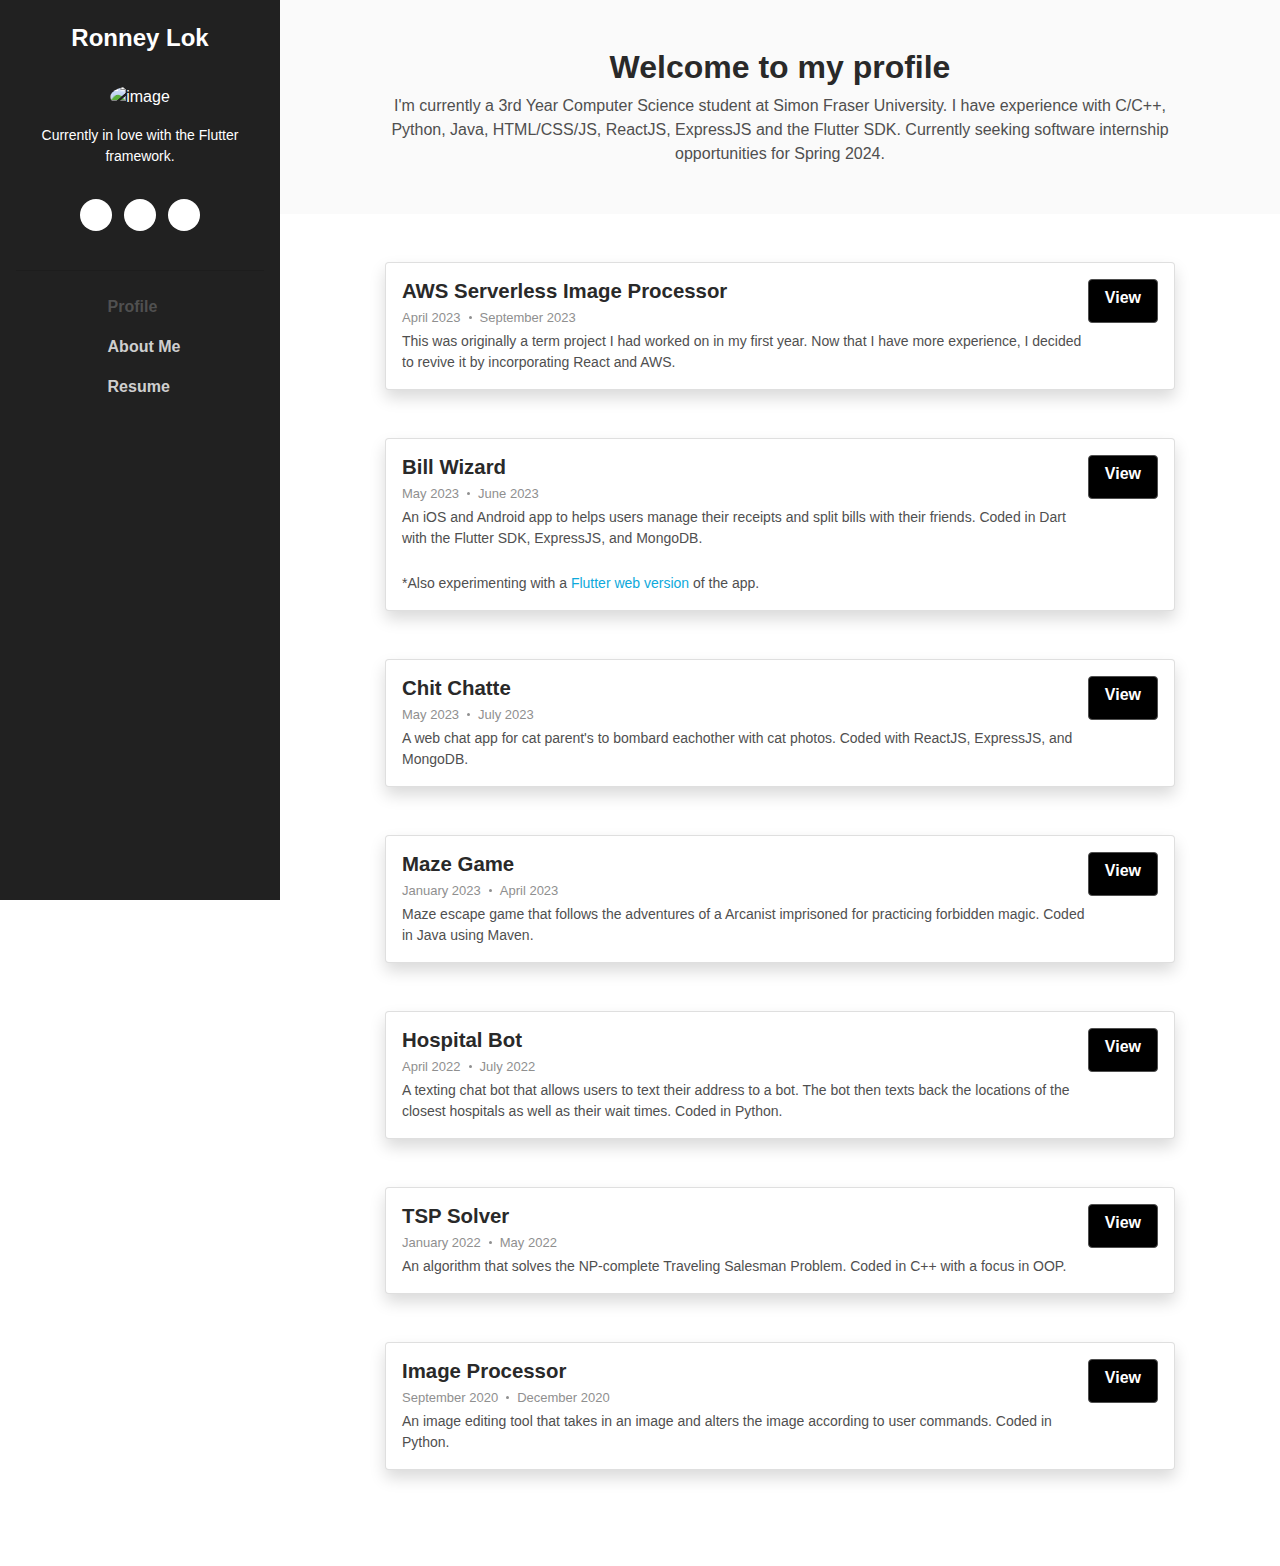
==== index.html @ d5bee33d "changed favicon" ====
<!DOCTYPE html>
<html lang="en">

<head>
    <title>Ronney Lok</title>

    <!-- Meta -->
    <meta charset="utf-8">
    <meta http-equiv="X-UA-Compatible" content="IE=edge">
    <meta name="viewport" content="width=device-width, initial-scale=1.0">
    <link rel="icon" type="image/x-icon" href="/assets/images/icons8-r-key-16.png">

    <!-- So website does not cache -->
    <meta http-equiv='cache-control' content='no-cache'> 
    <meta http-equiv='expires' content='0'> 
    <meta http-equiv='pragma' content='no-cache'>

    
    <link rel="shortcut icon" href="favicon.ico">

    <!-- FontAwesome JS-->
    <script defer src="https://use.fontawesome.com/releases/v5.7.1/js/all.js" integrity="sha384-eVEQC9zshBn0rFj4+TU78eNA19HMNigMviK/PU/FFjLXqa/GKPgX58rvt5Z8PLs7" crossorigin="anonymous"></script>

    <!-- Theme CSS -->
    <link id="theme-style" rel="stylesheet" href="assets/css/theme-1.css">

</head>

<body>

    <header class="header text-center">
        <h1 class="blog-name pt-lg-4 mb-0"><a href="index.html">Ronney Lok</a></h1>

        <nav class="navbar navbar-expand-lg navbar-dark">

            <button class="navbar-toggler" type="button" data-toggle="collapse" data-target="#navigation" aria-controls="navigation" aria-expanded="false" aria-label="Toggle navigation">
			<span class="navbar-toggler-icon"></span>
			</button>

            <div id="navigation" class="collapse navbar-collapse flex-column">
                <div class="profile-section pt-3 pt-lg-0">
                    <img class="profile-image mb-3 rounded-circle mx-auto" src="assets/images/b5c.png" alt="image">

                    <div class="bio mb-3">Currently in love with the Flutter framework.
                        <!-- <img class="" style="height:1%;" src="assets/images/flutterio-icon.svg" alt="image"> -->
                    </div>
                    <!--//bio-->
                    <ul class="social-list list-inline py-3 mx-auto">
                        <li class="list-inline-item"><a href="mailto:ronneylok@gmail.com"><i class="fa fa-envelope fa-fw fa-fw" style="color:#212121"></i></a></li>
                        <li class="list-inline-item"><a href="https://www.linkedin.com/in/ronneylok"><i class="fab fa-linkedin-in fa-fw" style="color:#212121"></i></a></li>
                        <li class="list-inline-item"><a href="https://github.com/ronneylogs"><i class="fab fa-github-alt fa-fw" style="color:#212121"></i></a></li>
                    </ul>
                    <!--//social-list-->
                    <hr>
                </div>
                <!--//profile-section-->

                <ul class="navbar-nav flex-column text-left">
                    <li class="nav-item active">
                        <a class="nav-link" href="index.html"><i class="fas fa-home fa-fw mr-2"></i>Profile<span class="sr-only">(current)</span></a>
                    </li>
                    <li class="nav-item">
                        <a class="nav-link" href="about.html"><i class="fas fa-user fa-fw mr-2"></i>About Me</a>
                    </li>
                    <li class="nav-item">
                        <a class="nav-link" href="assets/Resume.pdf"><i class="fas fa-briefcase fa-fw mr-2"></i>Resume</a>
                    </li>
                </ul>
            </div>
            </div>
        </nav>
    </header>

    <div class="main-wrapper">
        <section class="cta-section theme-bg-light py-5">
            <div class="container text-center">
                <h2 class="heading">Welcome to my profile</h2>
                <div class="intro">I'm currently a 3rd Year Computer Science student at Simon Fraser University. I have experience with C/C++, Python, Java, HTML/CSS/JS, ReactJS, ExpressJS and the Flutter SDK. Currently seeking software internship opportunities for Spring 2024.</div>
            </div>
            <!--//container-->
        </section>
        <section class="blog-list px-3 py-5 p-md-5">
            <div class="container">

                <div class="card mb-5 py-3 px-3 shadow">
                    <div class="item">
                        <div class="media">
                            <div class="media-body">
                                <h3 class="title mb-1"><a href="https://github.com/ronneylogs/Serverless-Image-Processor">AWS Serverless Image Processor</a> <!-- <span class="meta mb-1" style="color:#0BDA51">Ongoing*</span> --></h3> 
                                <div class="meta mb-1"><span class="date">April 2023</span><span class="time">September 2023</div> 
                                <div class="intro"> This was originally a term project I had worked on in my first year. Now that I have more experience, I decided to revive it by incorporating React and AWS.</div>
                                
                            </div>
                            <a href="https://github.com/ronneylogs/Serverless-Image-Processor" class="btn btn-secondary" style="background-color:black">View</a>
                            <!--//media-body-->
                        </div>
                        <!--//media-->
                    </div>
                </div>

                <div class="card mb-5 py-3 px-3 shadow">
                    <div class="item">
                        <div class="media">
                            <div class="media-body">
                                <h3 class="title mb-1"><a href="https://github.com/ronneylogs/Bill-Wizard">Bill Wizard</a> <!-- <span class="meta mb-1" style="color:#0BDA51">Ongoing*</span> --></h3> 
                                <div class="meta mb-1"><span class="date">May 2023</span><span class="time">June 2023</div> 
                                <div class="intro">An iOS and Android app to helps users manage their receipts and split bills with their friends. Coded in Dart with the Flutter SDK, ExpressJS, and MongoDB. </div>
                                <br>
                                <div class="intro">*Also experimenting with a 
                                    <a href="https://github.com/ronneylogs/Bill-Wizard-Web" style="color:#0da9db;">Flutter web version</a>
                                    of the app.
                                </div>
                            </div>
                            <a href="https://github.com/ronneylogs/Bill-Wizard" class="btn btn-secondary" style="background-color:black">View</a>
                            <!--//media-body-->
                        </div>
                        <!--//media-->
                    </div>
                </div>

                <div class="card mb-5 py-3 px-3 shadow">
                    <div class="item">
                        <div class="media">
                            <div class="media-body">
                                <h3 class="title mb-1"><a href="https://github.com/ronneylogs/ChitChatte">Chit Chatte</a> <!--<span class="meta mb-1" style="color:#0BDA51">Ongoing*</span>--></h3> 
                                <div class="meta mb-1"><span class="date">May 2023</span><span class="time">July 2023</div> 
                                <div class="intro">A web chat app for cat parent's to bombard eachother with cat photos. Coded with ReactJS, ExpressJS, and MongoDB. </div>
                                
                            </div>
                            <a href="https://github.com/ronneylogs/ChitChatte" class="btn btn-secondary" style="background-color:black">View</a>
                            <!--//media-body-->
                        </div>
                        <!--//media-->
                    </div>
                </div>

                <div class="card mb-5 py-3 px-3 shadow">
                    <div class="item">
                        <div class="media">
                            <div class="media-body">
                                <h3 class="title mb-1"><a href="https://github.com/ronneylogs/Maze-Project">Maze Game</a></h3>
                                <div class="meta mb-1"><span class="date">January 2023</span><span class="time">April 2023</div>
                                <div class="intro">Maze escape game that follows the adventures of a Arcanist imprisoned for practicing forbidden magic. Coded in Java using Maven.</div>
                            </div>
                            <a href="https://github.com/ronneylogs/Maze-Project" class="btn btn-secondary" style="background-color:black">View</a>
                            <!--//media-body-->
                        </div>
                        <!--//media-->
                    </div>
                </div>

                <!--//item-->
                <div class="card mb-5 py-3 px-3 shadow">
                    <div class="item">
                        <div class="media">
                            <div class="media-body">
                                <h3 class="title mb-1"><a href="https://github.com/ronneylogs/HospitalBot">Hospital Bot</a></h3>
                                
                                <div class="meta mb-1"><span class="date">April 2022</span><span class="time">July 2022</div>
                                <div class="intro">A texting chat bot that allows users to text their address to a bot. The bot then texts back
                                    the locations of the closest hospitals as well as their wait times. Coded in Python.</div>
                            </div>
                            <a href="https://github.com/ronneylogs/HospitalBot" class="btn btn-secondary" style="background-color:black">View</a>
                            <!--//media-body-->
                        </div>
                        <!--//media-->
                    </div>
                </div>


                <div class="card mb-5 py-3 px-3 shadow">
                    <div class="item">
                        <div class="media">
                            <div class="media-body">
                                <h3 class="title mb-1"><a href="https://github.com/ronneylogs/TSP-Solver">TSP Solver</a></h3>
                                <!--ADD GITHUB TSP Solver LINK-->
                                <div class="meta mb-1"><span class="date">January 2022</span><span class="time">May 2022</div>
                                <div class="intro">An algorithm that solves the NP-complete Traveling Salesman Problem. Coded in C++
                                    with a focus in OOP.</div>
                            </div>
                            <a href="https://github.com/ronneylogs/TSP-Solver" class="btn btn-secondary" style="background-color:black">View</a>
                            <!--//media-body-->
                        </div>
                        <!--//media-->
                    </div>
                </div>
       
                <div class="card mb-5 py-3 px-3 shadow">
                    <div class="item">
                        <div class="media">
                            <div class="media-body">
                                <h3 class="title mb-1"><a href="https://github.com/ronneylogs/Image-Processor">Image Processor</a></h3>
                                <!--ADD GITHUB TSP Solver LINK-->
                                <div class="meta mb-1"><span class="date">September 2020</span><span class="time">December 2020</div>
                                <div class="intro">An image editing tool that takes in an image and alters the image according to user commands.
                                    Coded in Python.</div>
                            </div>
                            <a href="https://github.com/ronneylogs/Image-Processor" class="btn btn-secondary" style="background-color:black">View</a>
                            <!--//media-body-->
                        </div>
                        <!--//media-->
                    </div>
                </div>
          
        
            </div>
        </section>
    </div>
    <!--//main-wrapper-->




   



    <!-- Javascript -->
    <script src="assets/plugins/jquery-3.3.1.min.js"></script>
    <script src="assets/plugins/popper.min.js"></script>
    <script src="assets/plugins/bootstrap/js/bootstrap.min.js"></script>




</body>

</html>
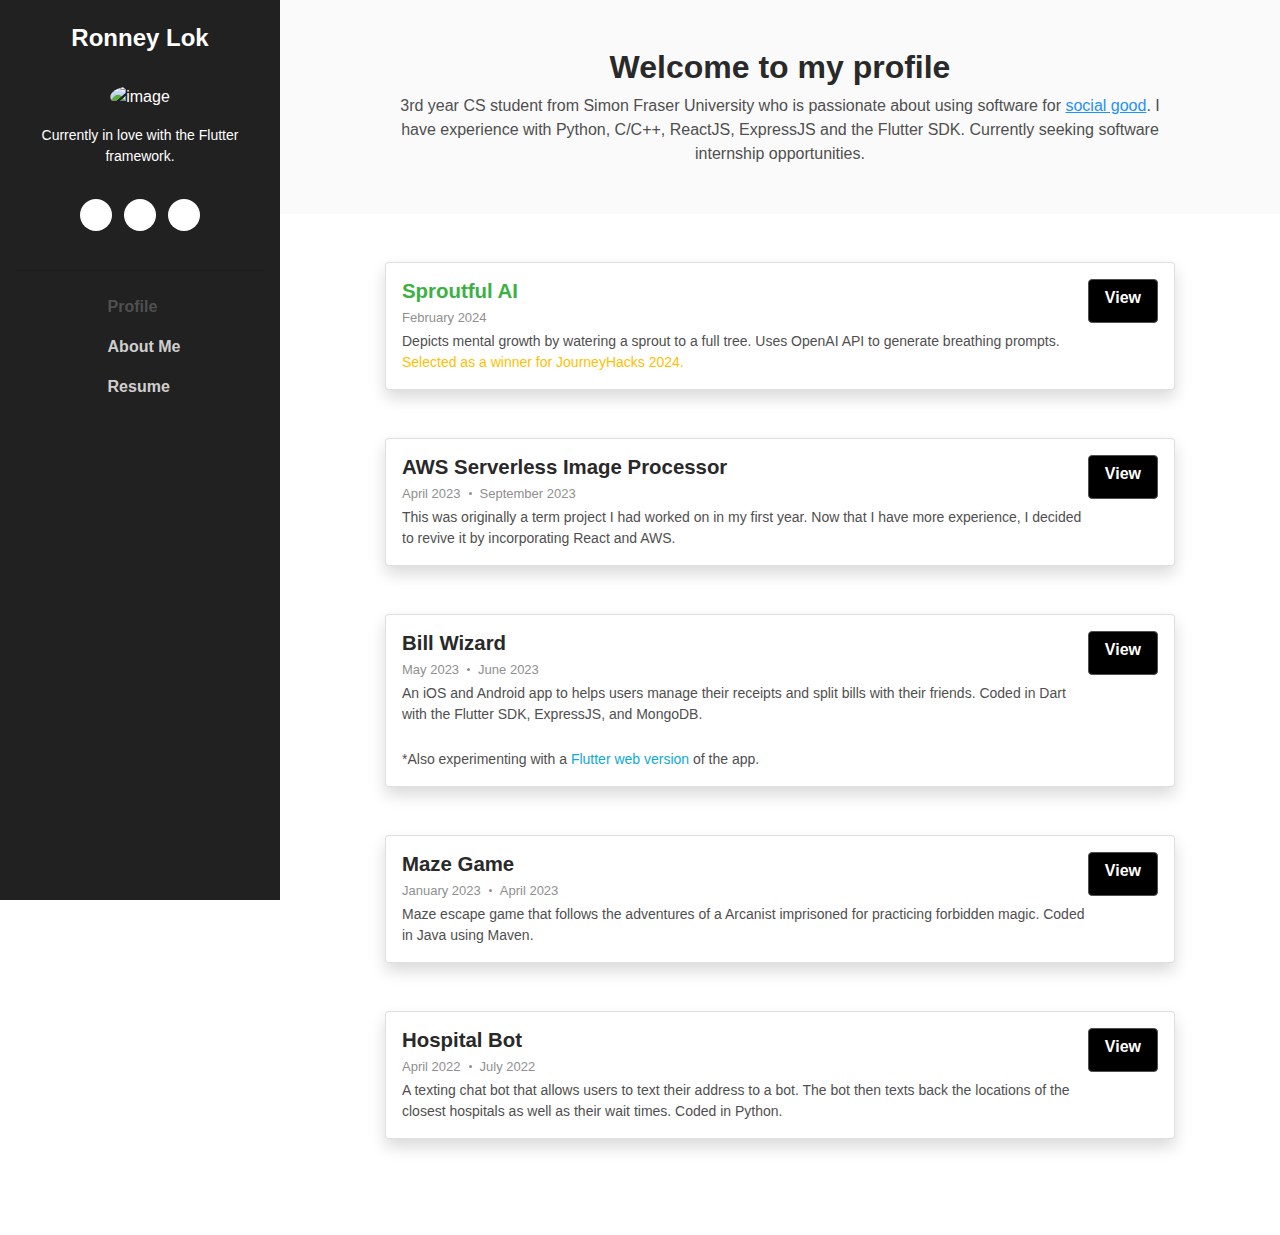
==== commit b6167ea2: "updated website" ====
--- a/index.html
+++ b/index.html
@@ -75,12 +75,27 @@
         <section class="cta-section theme-bg-light py-5">
             <div class="container text-center">
                 <h2 class="heading">Welcome to my profile</h2>
-                <div class="intro">I'm currently a 3rd Year Computer Science student at Simon Fraser University. I have experience with C/C++, Python, Java, HTML/CSS/JS, ReactJS, ExpressJS and the Flutter SDK. Currently seeking software internship opportunities for Spring 2024.</div>
+                <div class="intro">3rd year CS student from Simon Fraser University who is passionate about using software for <a style="color:#1E90FF; text-decoration:underline;" href="https://blueprint-website.vercel.app">social good</a>. I have experience with Python, C/C++, ReactJS, ExpressJS and the Flutter SDK. Currently seeking software internship opportunities.</div>
             </div>
             <!--//container-->
         </section>
         <section class="blog-list px-3 py-5 p-md-5">
             <div class="container">
+                <div class="card mb-5 py-3 px-3 shadow">
+                    <div class="item">
+                        <div class="media">
+                            <div class="media-body">
+                                <h3 class="title mb-1 "><a style="color:#3BB143" href="https://github.com/qvd808/journey-hack">Sproutful AI</a> <!-- <span class="meta mb-1" style="color:#0BDA51">Ongoing*</span> --></h3> 
+                                <div class="meta mb-1"><span class="date">February 2024</span></div> 
+                                <div class="intro">Depicts mental growth by watering a sprout to a full tree. Uses OpenAI API to generate breathing prompts. <span style="color:#FFBF00">Selected as a winner for JourneyHacks 2024.</span></div>
+                                
+                            </div>
+                            <a href="https://github.com/qvd808/journey-hack" class="btn btn-secondary" style="background-color:black">View</a>
+                            <!--//media-body-->
+                        </div>
+                        <!--//media-->
+                    </div>
+                </div>
 
                 <div class="card mb-5 py-3 px-3 shadow">
                     <div class="item">
@@ -117,22 +132,20 @@
                         <!--//media-->
                     </div>
                 </div>
-
-                <div class="card mb-5 py-3 px-3 shadow">
-                    <div class="item">
-                        <div class="media">
-                            <div class="media-body">
-                                <h3 class="title mb-1"><a href="https://github.com/ronneylogs/ChitChatte">Chit Chatte</a> <!--<span class="meta mb-1" style="color:#0BDA51">Ongoing*</span>--></h3> 
+<!-- Document Header Starts 
+                <div class="card mb-5 py-3 px-3 shadow">
+                    <div class="item">
+                        <div class="media">
+                            <div class="media-body">
+                                <h3 class="title mb-1"><a href="https://github.com/ronneylogs/ChitChatte">Chit Chatte</a> </h3> 
                                 <div class="meta mb-1"><span class="date">May 2023</span><span class="time">July 2023</div> 
                                 <div class="intro">A web chat app for cat parent's to bombard eachother with cat photos. Coded with ReactJS, ExpressJS, and MongoDB. </div>
-                                
                             </div>
                             <a href="https://github.com/ronneylogs/ChitChatte" class="btn btn-secondary" style="background-color:black">View</a>
-                            <!--//media-body-->
-                        </div>
-                        <!--//media-->
-                    </div>
-                </div>
+                        </div>
+                    </div>
+                </div>
+-->
 
                 <div class="card mb-5 py-3 px-3 shadow">
                     <div class="item">
@@ -168,39 +181,39 @@
                 </div>
 
 
-                <div class="card mb-5 py-3 px-3 shadow">
+                <!-- <div class="card mb-5 py-3 px-3 shadow">
                     <div class="item">
                         <div class="media">
                             <div class="media-body">
                                 <h3 class="title mb-1"><a href="https://github.com/ronneylogs/TSP-Solver">TSP Solver</a></h3>
-                                <!--ADD GITHUB TSP Solver LINK-->
+                  
                                 <div class="meta mb-1"><span class="date">January 2022</span><span class="time">May 2022</div>
                                 <div class="intro">An algorithm that solves the NP-complete Traveling Salesman Problem. Coded in C++
                                     with a focus in OOP.</div>
                             </div>
                             <a href="https://github.com/ronneylogs/TSP-Solver" class="btn btn-secondary" style="background-color:black">View</a>
-                            <!--//media-body-->
-                        </div>
-                        <!--//media-->
-                    </div>
-                </div>
        
-                <div class="card mb-5 py-3 px-3 shadow">
+                        </div>
+
+                    </div>
+                </div> -->
+       
+                <!-- <div class="card mb-5 py-3 px-3 shadow">
                     <div class="item">
                         <div class="media">
                             <div class="media-body">
                                 <h3 class="title mb-1"><a href="https://github.com/ronneylogs/Image-Processor">Image Processor</a></h3>
-                                <!--ADD GITHUB TSP Solver LINK-->
+                         
                                 <div class="meta mb-1"><span class="date">September 2020</span><span class="time">December 2020</div>
                                 <div class="intro">An image editing tool that takes in an image and alters the image according to user commands.
                                     Coded in Python.</div>
                             </div>
                             <a href="https://github.com/ronneylogs/Image-Processor" class="btn btn-secondary" style="background-color:black">View</a>
-                            <!--//media-body-->
-                        </div>
-                        <!--//media-->
-                    </div>
-                </div>
+                     
+                        </div>
+                   
+                    </div>
+                </div> -->
           
         
             </div>
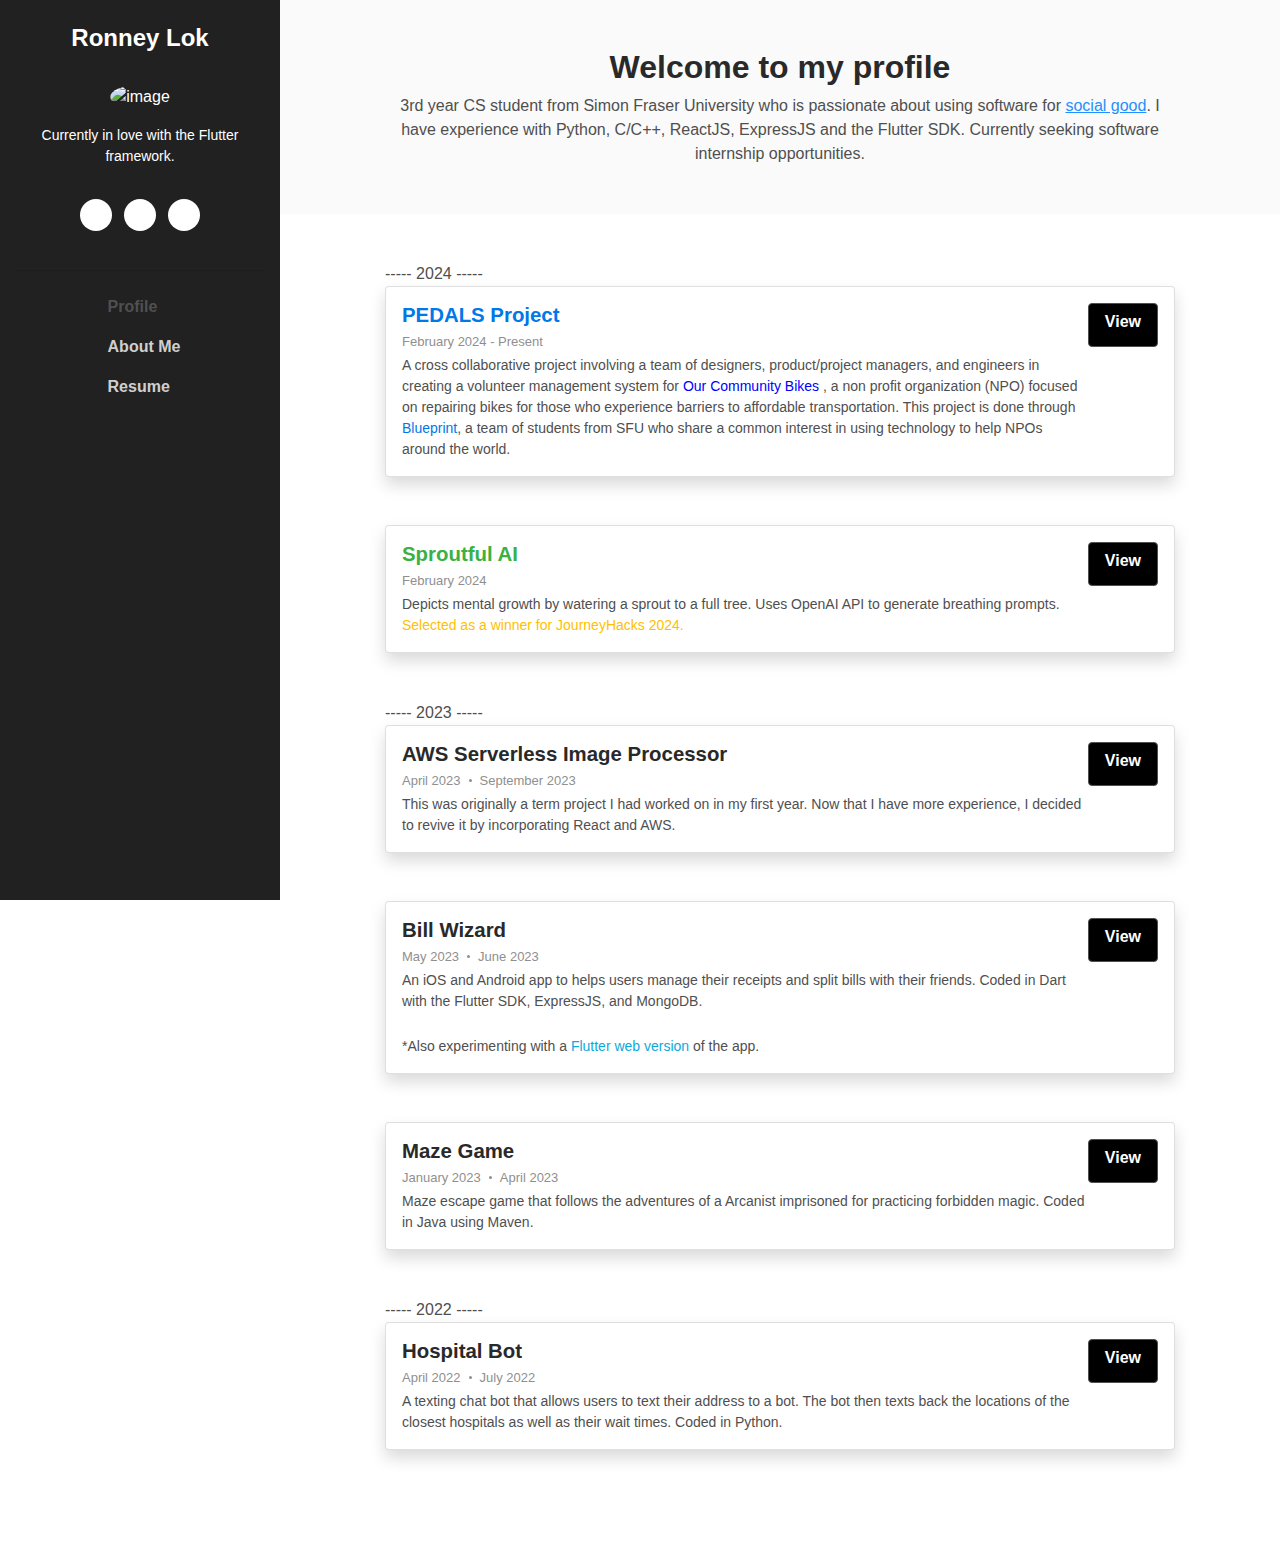
==== commit 511e5ef4: "added pedals project" ====
--- a/index.html
+++ b/index.html
@@ -63,7 +63,7 @@
                         <a class="nav-link" href="about.html"><i class="fas fa-user fa-fw mr-2"></i>About Me</a>
                     </li>
                     <li class="nav-item">
-                        <a class="nav-link" href="assets/Resume.pdf"><i class="fas fa-briefcase fa-fw mr-2"></i>Resume</a>
+                        <a class="nav-link" href="assets/Ronney_Resume.pdf"><i class="fas fa-briefcase fa-fw mr-2"></i>Resume</a>
                     </li>
                 </ul>
             </div>
@@ -81,6 +81,24 @@
         </section>
         <section class="blog-list px-3 py-5 p-md-5">
             <div class="container">
+                <div class=" ml-10">
+                     ----- 2024 -----
+                </div>
+                <div class="card mb-5 py-3 px-3 shadow">
+                    <div class="item">
+                        <div class="media">
+                            <div class="media-body">
+                                <h3 class="title mb-1 "><a style="color:#0078E8" href="https://github.com/SFU-Blueprint/Pedals">PEDALS Project</a> <!-- <span class="meta mb-1" style="color:#0BDA51">Ongoing*</span> --></h3> 
+                                <div class="meta mb-1"><span class="date">February 2024 - Present</span></div> 
+                                <div class="intro">A cross collaborative project involving a team of designers, product/project managers, and engineers in creating a volunteer management system for <a style="color:blue" href="https://ourcommunitybikes.org">Our Community Bikes </a>, a non profit organization (NPO) focused on repairing bikes for those who experience barriers to affordable transportation.
+                                This project is done through <a style="color:#0078E8" href="https://sfublueprint.org">Blueprint</a>, a team of students from SFU who share a common interest in using technology to help NPOs around the world.</div>
+                            </div>
+                            <a href="https://github.com/SFU-Blueprint/Pedals" class="btn btn-secondary" style="background-color:black">View</a>
+                            <!--//media-body-->
+                        </div>
+                        <!--//media-->
+                    </div>
+                </div>
                 <div class="card mb-5 py-3 px-3 shadow">
                     <div class="item">
                         <div class="media">
@@ -96,7 +114,7 @@
                         <!--//media-->
                     </div>
                 </div>
-
+                ----- 2023 -----
                 <div class="card mb-5 py-3 px-3 shadow">
                     <div class="item">
                         <div class="media">
@@ -161,7 +179,7 @@
                         <!--//media-->
                     </div>
                 </div>
-
+                ----- 2022 -----
                 <!--//item-->
                 <div class="card mb-5 py-3 px-3 shadow">
                     <div class="item">
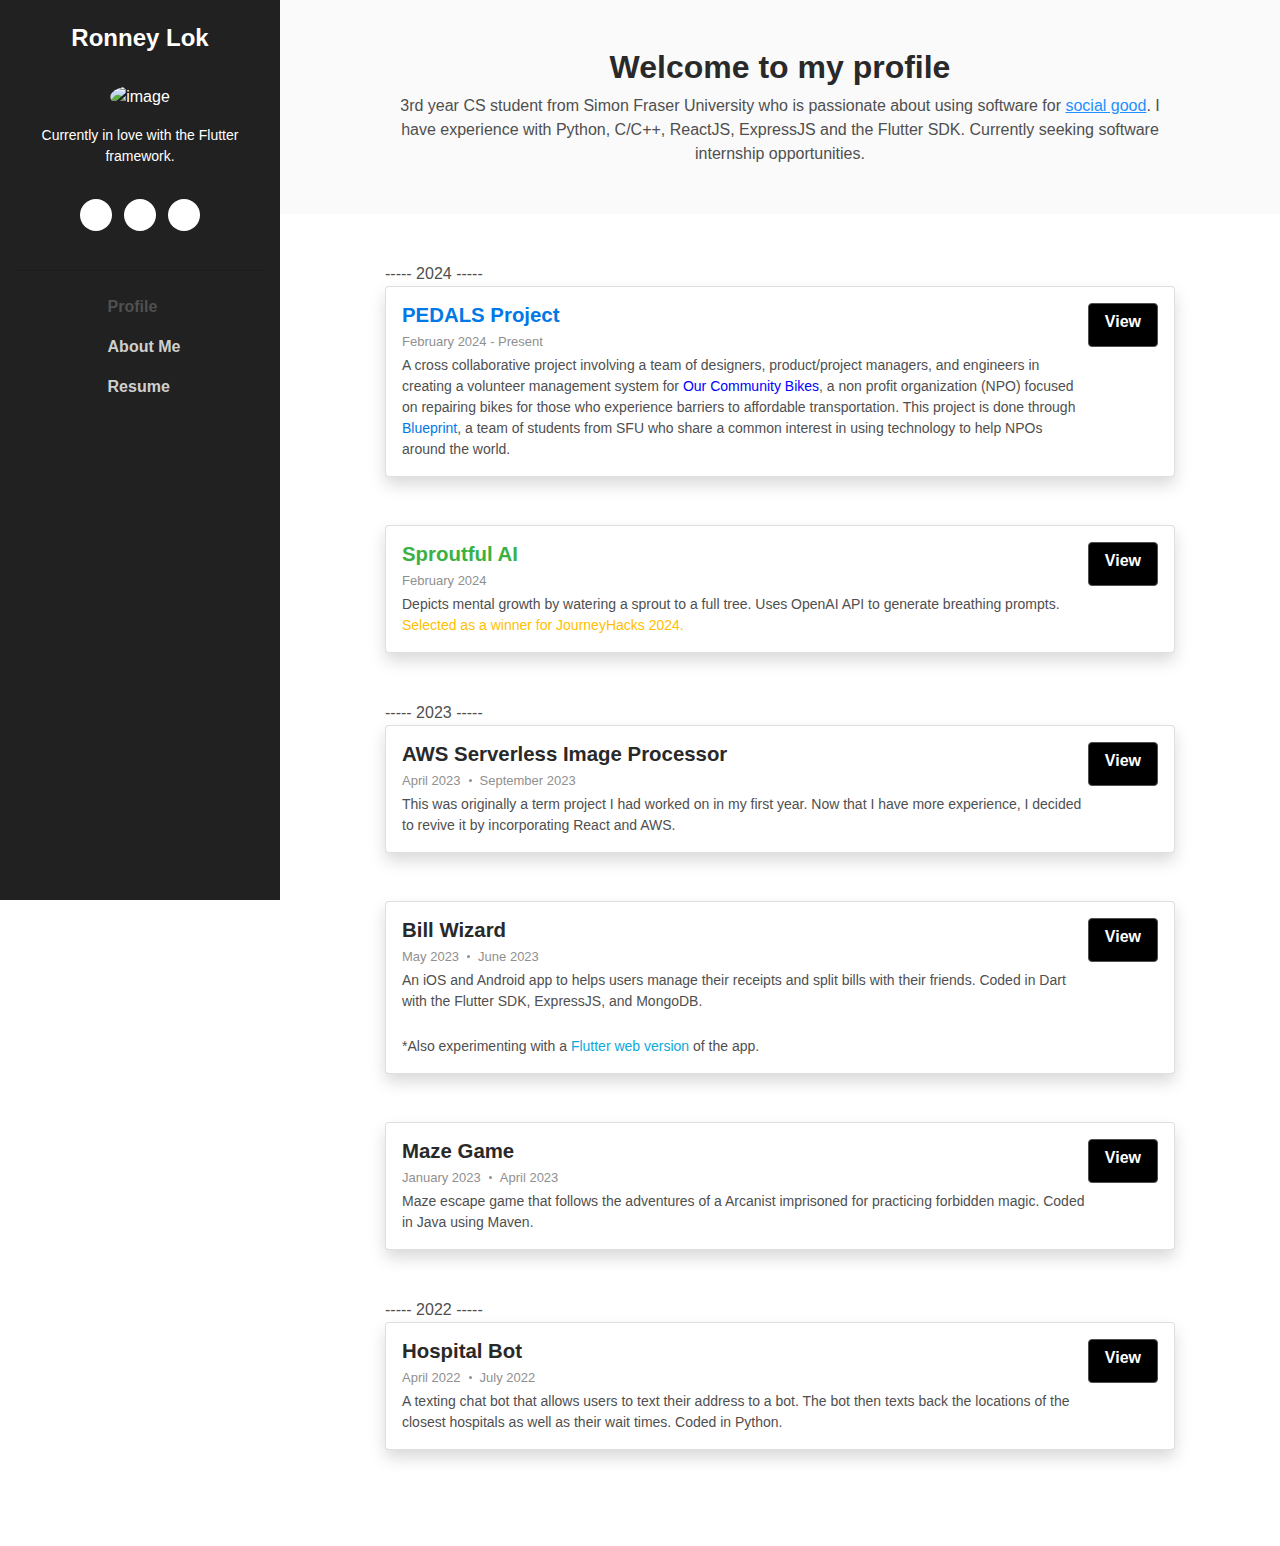
==== commit ed305254: "fixed grammar error" ====
--- a/index.html
+++ b/index.html
@@ -90,7 +90,7 @@
                             <div class="media-body">
                                 <h3 class="title mb-1 "><a style="color:#0078E8" href="https://github.com/SFU-Blueprint/Pedals">PEDALS Project</a> <!-- <span class="meta mb-1" style="color:#0BDA51">Ongoing*</span> --></h3> 
                                 <div class="meta mb-1"><span class="date">February 2024 - Present</span></div> 
-                                <div class="intro">A cross collaborative project involving a team of designers, product/project managers, and engineers in creating a volunteer management system for <a style="color:blue" href="https://ourcommunitybikes.org">Our Community Bikes </a>, a non profit organization (NPO) focused on repairing bikes for those who experience barriers to affordable transportation.
+                                <div class="intro">A cross collaborative project involving a team of designers, product/project managers, and engineers in creating a volunteer management system for <a style="color:blue" href="https://ourcommunitybikes.org">Our Community Bikes</a>, a non profit organization (NPO) focused on repairing bikes for those who experience barriers to affordable transportation.
                                 This project is done through <a style="color:#0078E8" href="https://sfublueprint.org">Blueprint</a>, a team of students from SFU who share a common interest in using technology to help NPOs around the world.</div>
                             </div>
                             <a href="https://github.com/SFU-Blueprint/Pedals" class="btn btn-secondary" style="background-color:black">View</a>
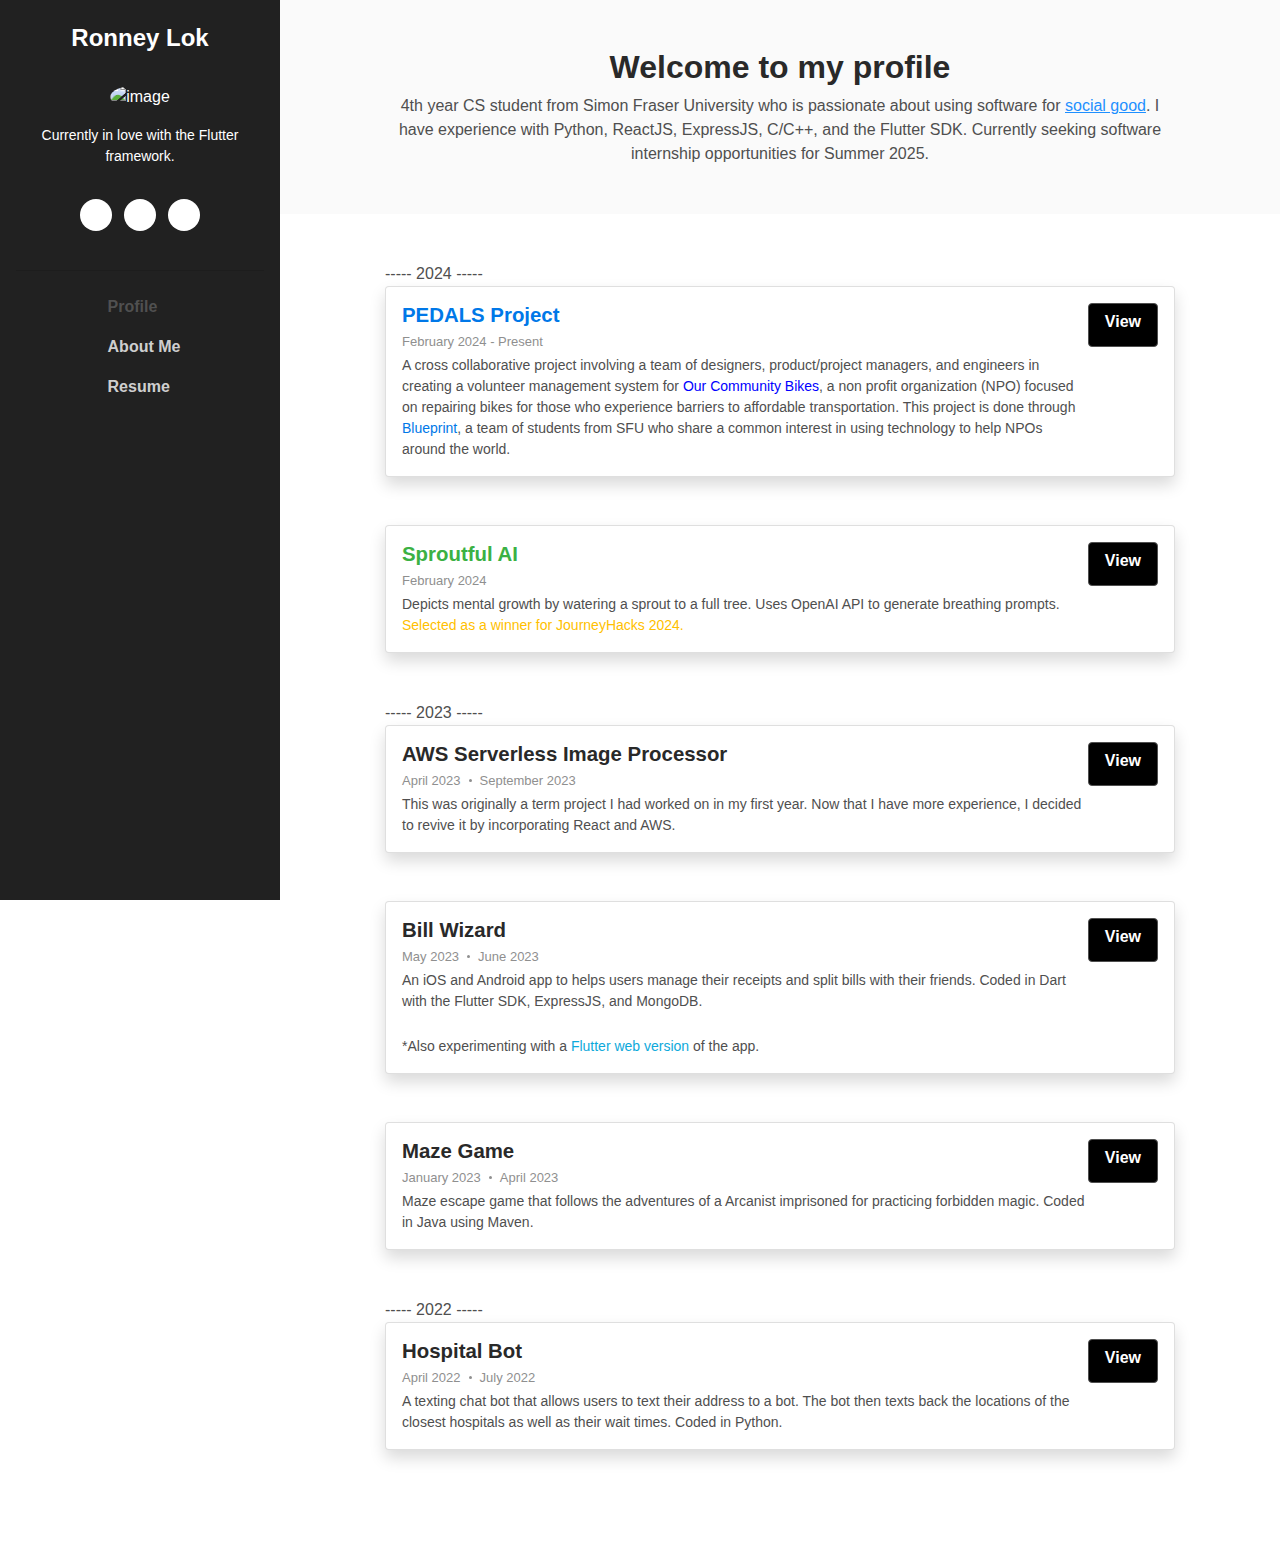
==== commit bef4fa2e: "updated personal description" ====
--- a/index.html
+++ b/index.html
@@ -75,7 +75,7 @@
         <section class="cta-section theme-bg-light py-5">
             <div class="container text-center">
                 <h2 class="heading">Welcome to my profile</h2>
-                <div class="intro">3rd year CS student from Simon Fraser University who is passionate about using software for <a style="color:#1E90FF; text-decoration:underline;" href="https://blueprint-website.vercel.app">social good</a>. I have experience with Python, C/C++, ReactJS, ExpressJS and the Flutter SDK. Currently seeking software internship opportunities.</div>
+                <div class="intro">4th year CS student from Simon Fraser University who is passionate about using software for <a style="color:#1E90FF; text-decoration:underline;" href="https://blueprint-website.vercel.app">social good</a>. I have experience with Python, ReactJS, ExpressJS, C/C++, and the Flutter SDK. Currently seeking software internship opportunities for Summer 2025.</div>
             </div>
             <!--//container-->
         </section>
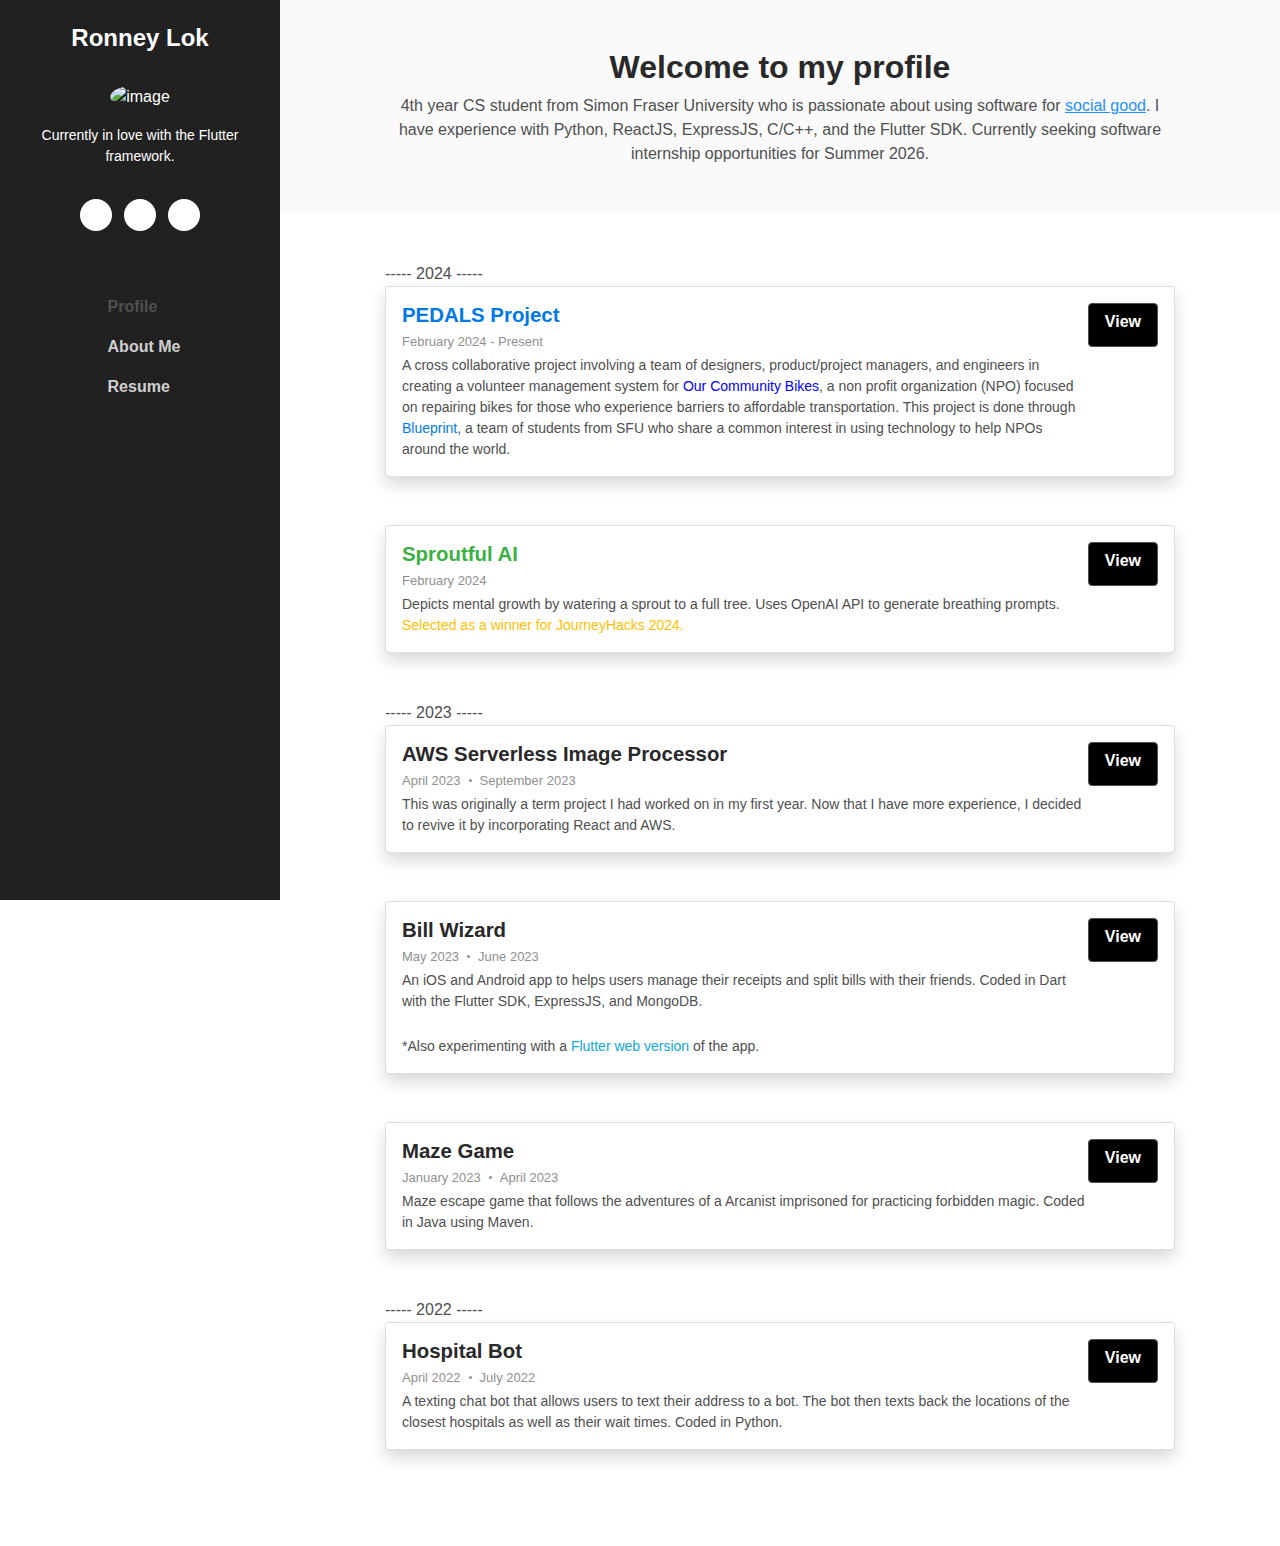
==== commit fa72e433: "updated Resume" ====
--- a/index.html
+++ b/index.html
@@ -75,7 +75,7 @@
         <section class="cta-section theme-bg-light py-5">
             <div class="container text-center">
                 <h2 class="heading">Welcome to my profile</h2>
-                <div class="intro">4th year CS student from Simon Fraser University who is passionate about using software for <a style="color:#1E90FF; text-decoration:underline;" href="https://blueprint-website.vercel.app">social good</a>. I have experience with Python, ReactJS, ExpressJS, C/C++, and the Flutter SDK. Currently seeking software internship opportunities for Summer 2025.</div>
+                <div class="intro">4th year CS student from Simon Fraser University who is passionate about using software for <a style="color:#1E90FF; text-decoration:underline;" href="https://blueprint-website.vercel.app">social good</a>. I have experience with Python, ReactJS, ExpressJS, C/C++, and the Flutter SDK. Currently seeking software internship opportunities for Summer 2026.</div>
             </div>
             <!--//container-->
         </section>
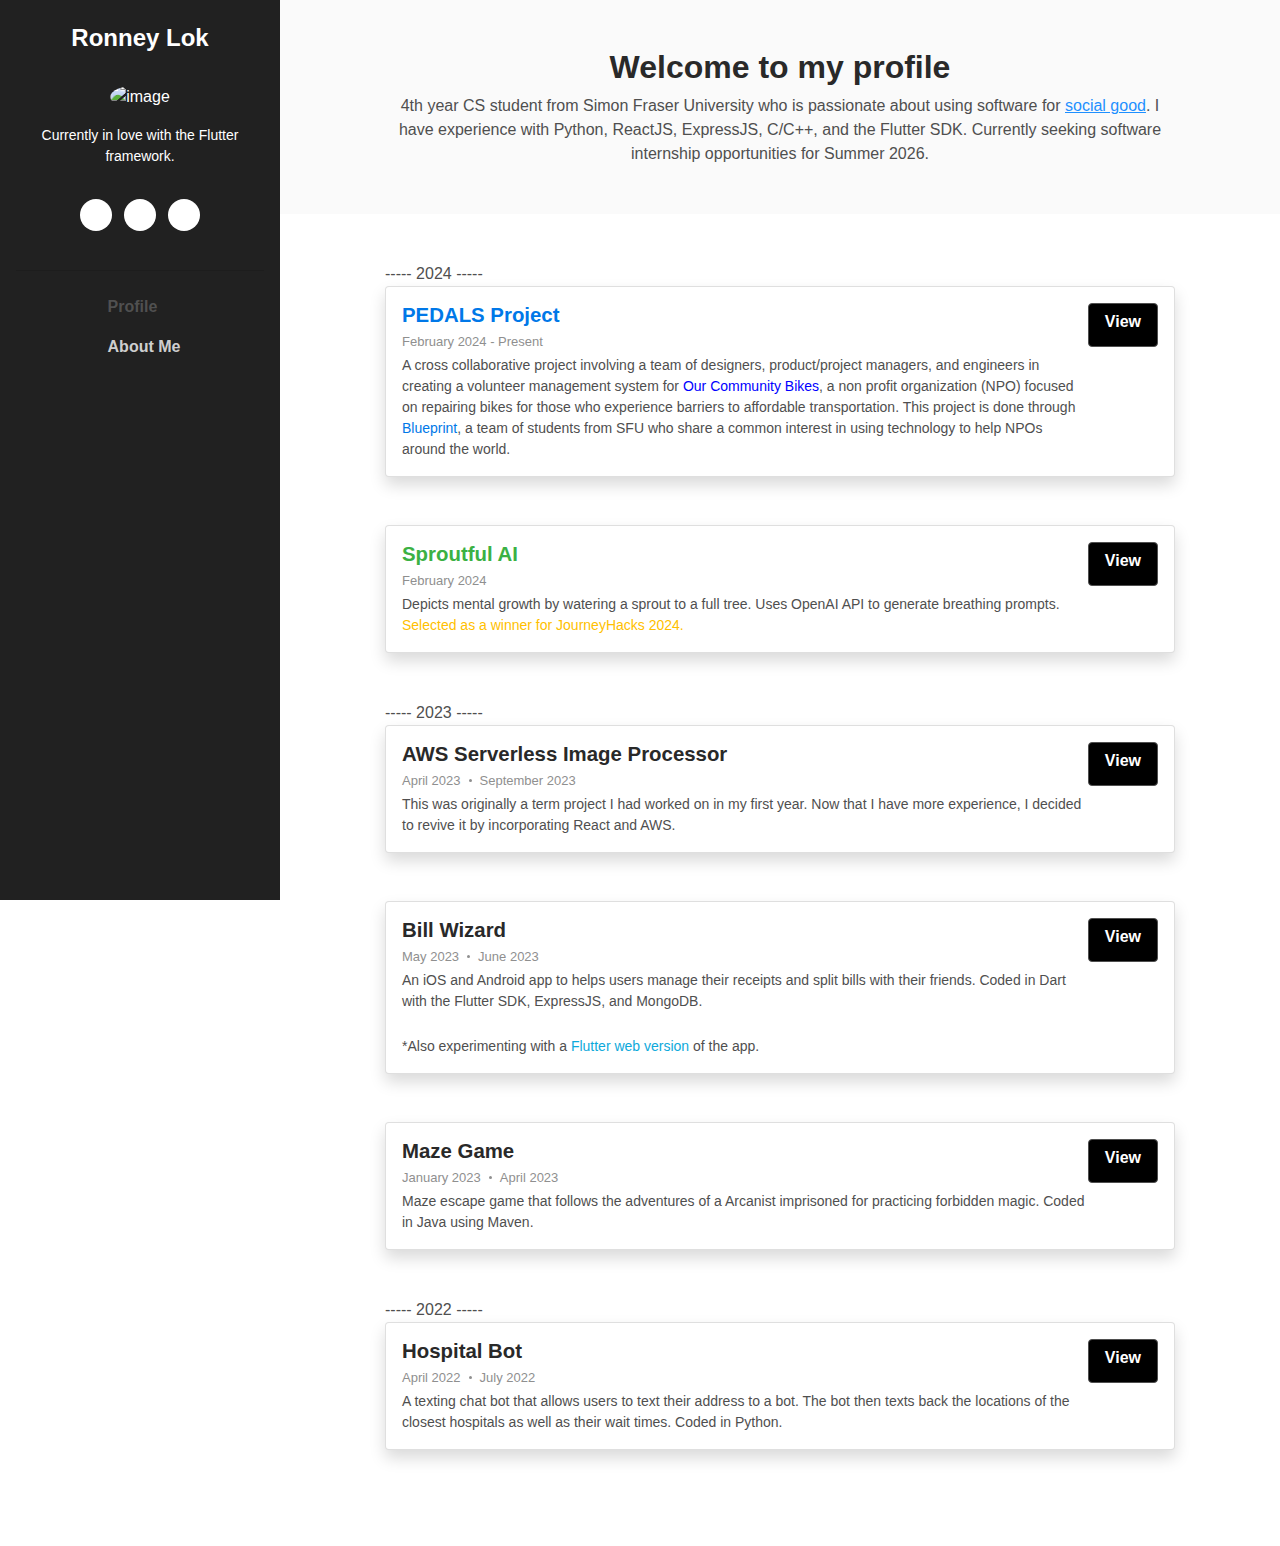
==== commit e40018ef: "updated website navbar" ====
--- a/index.html
+++ b/index.html
@@ -62,9 +62,9 @@
                     <li class="nav-item">
                         <a class="nav-link" href="about.html"><i class="fas fa-user fa-fw mr-2"></i>About Me</a>
                     </li>
-                    <li class="nav-item">
+                    <!-- <li class="nav-item">
                         <a class="nav-link" href="assets/Ronney_Resume.pdf"><i class="fas fa-briefcase fa-fw mr-2"></i>Resume</a>
-                    </li>
+                    </li> -->
                 </ul>
             </div>
             </div>
